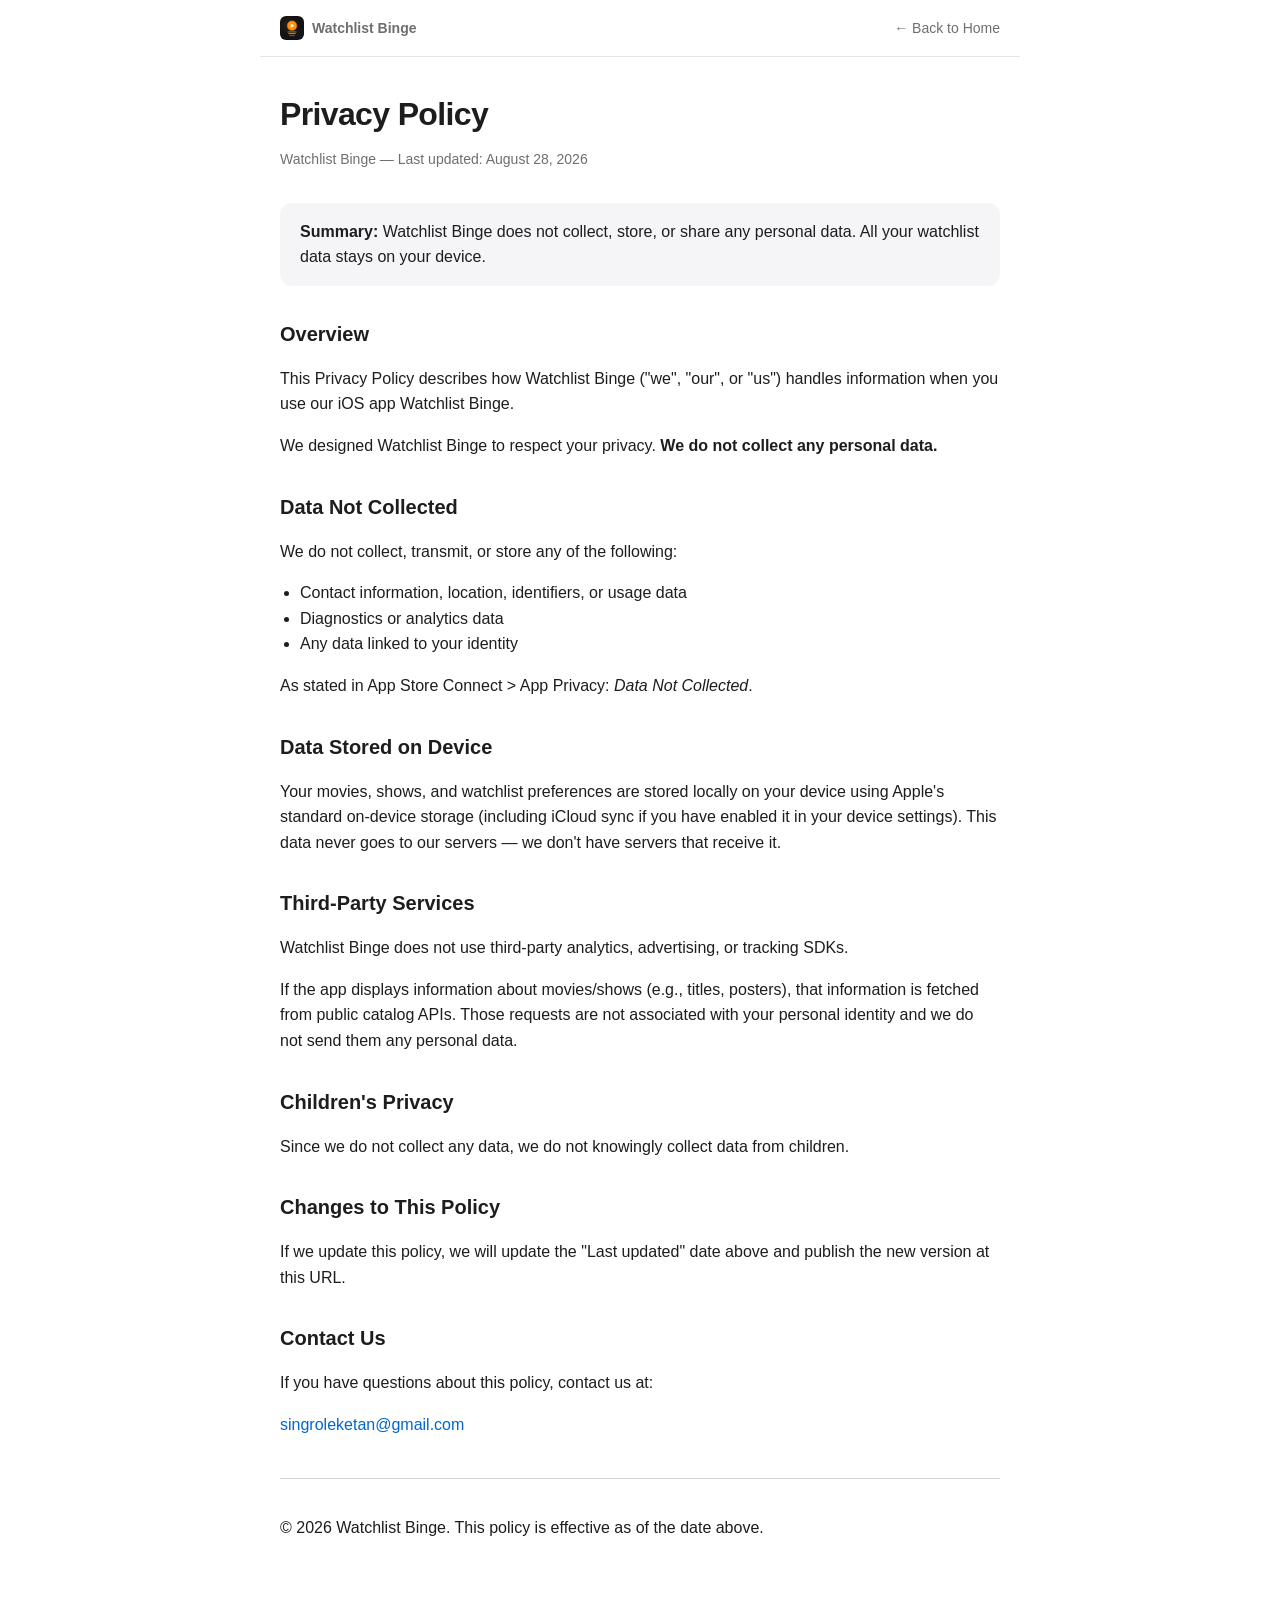
==== privacy.html @ deb2d253 "Add landing page with privacy at /privacy.html" ====
<!DOCTYPE html>
<html lang="en">
<head>
<meta charset="utf-8">
<meta name="viewport" content="width=device-width, initial-scale=1">
<title>Privacy Policy - Watchlist Binge</title>
<meta name="description" content="Privacy Policy for Watchlist Binge iOS app">
<style>
  :root { color-scheme: light dark; }
  body { font-family: -apple-system, BlinkMacSystemFont, "SF Pro Text", "Helvetica Neue", Helvetica, Arial, sans-serif; line-height: 1.6; color: #1d1d1f; background: #fff; margin: 0; padding: 0; }
  .topnav { max-width:720px; margin:0 auto; padding:16px 20px; display:flex; align-items:center; justify-content:space-between; border-bottom:1px solid #e5e5e5; }
  .topnav a { font-size:14px; color:#6e6e73; text-decoration:none; }
  .topnav a:hover { color:#1d1d1f; }
  .brand { display:flex; align-items:center; gap:8px; font-weight:700; color:#1d1d1f; text-decoration:none; }
  .brand img { width:24px; height:24px; border-radius:6px; }
  .container { max-width: 720px; margin: 0 auto; padding: 32px 20px 60px; }
  h1 { font-size: 32px; margin: 0 0 8px; letter-spacing: -0.02em; }
  .subtitle { color: #6e6e73; margin: 0 0 32px; font-size: 14px; }
  h2 { font-size: 20px; margin: 32px 0 12px; }
  p, li { font-size: 16px; color: #1d1d1f; }
  ul { padding-left: 20px; }
  .card { background: #f5f5f7; border-radius: 12px; padding: 16px 20px; margin: 20px 0; }
  a { color: #06c; text-decoration: none; }
  a:hover { text-decoration: underline; }
  footer { margin-top: 40px; padding-top: 20px; border-top: 1px solid #d2d2d7; font-size: 13px; color: #6e6e73; }
  @media (prefers-color-scheme: dark) {
    body { background: #000; color: #f5f5f7; }
    p, li { color: #f5f5f7; }
    .card { background: #1d1d1f; }
    footer { border-color: #333; color: #a1a1a6; }
    h1, h2 { color: #f5f5f7; }
  }
</style>
</head>
<body>
<nav class="topnav">
  <a class="brand" href="index.html"><img src="icon.png" alt=""> Watchlist Binge</a>
  <a href="index.html">← Back to Home</a>
</nav>
<div class="container">
  <h1>Privacy Policy</h1>
  <p class="subtitle">Watchlist Binge &mdash; Last updated: August 28, 2026</p>

  <div class="card">
    <strong>Summary:</strong> Watchlist Binge does not collect, store, or share any personal data. All your watchlist data stays on your device.
  </div>

  <h2>Overview</h2>
  <p>This Privacy Policy describes how Watchlist Binge ("we", "our", or "us") handles information when you use our iOS app Watchlist Binge.</p>
  <p>We designed Watchlist Binge to respect your privacy. <strong>We do not collect any personal data.</strong></p>

  <h2>Data Not Collected</h2>
  <p>We do not collect, transmit, or store any of the following:</p>
  <ul>
    <li>Contact information, location, identifiers, or usage data</li>
    <li>Diagnostics or analytics data</li>
    <li>Any data linked to your identity</li>
  </ul>
  <p>As stated in App Store Connect &gt; App Privacy: <em>Data Not Collected</em>.</p>

  <h2>Data Stored on Device</h2>
  <p>Your movies, shows, and watchlist preferences are stored locally on your device using Apple's standard on-device storage (including iCloud sync if you have enabled it in your device settings). This data never goes to our servers &mdash; we don't have servers that receive it.</p>

  <h2>Third-Party Services</h2>
  <p>Watchlist Binge does not use third-party analytics, advertising, or tracking SDKs.</p>
  <p>If the app displays information about movies/shows (e.g., titles, posters), that information is fetched from public catalog APIs. Those requests are not associated with your personal identity and we do not send them any personal data.</p>

  <h2>Children's Privacy</h2>
  <p>Since we do not collect any data, we do not knowingly collect data from children.</p>

  <h2>Changes to This Policy</h2>
  <p>If we update this policy, we will update the "Last updated" date above and publish the new version at this URL.</p>

  <h2>Contact Us</h2>
  <p>If you have questions about this policy, contact us at:</p>
  <p><a href="mailto:singroleketan@gmail.com">singroleketan@gmail.com</a></p>

  <footer>
    <p>&copy; 2026 Watchlist Binge. This policy is effective as of the date above.</p>
  </footer>
</div>
</body>
</html>
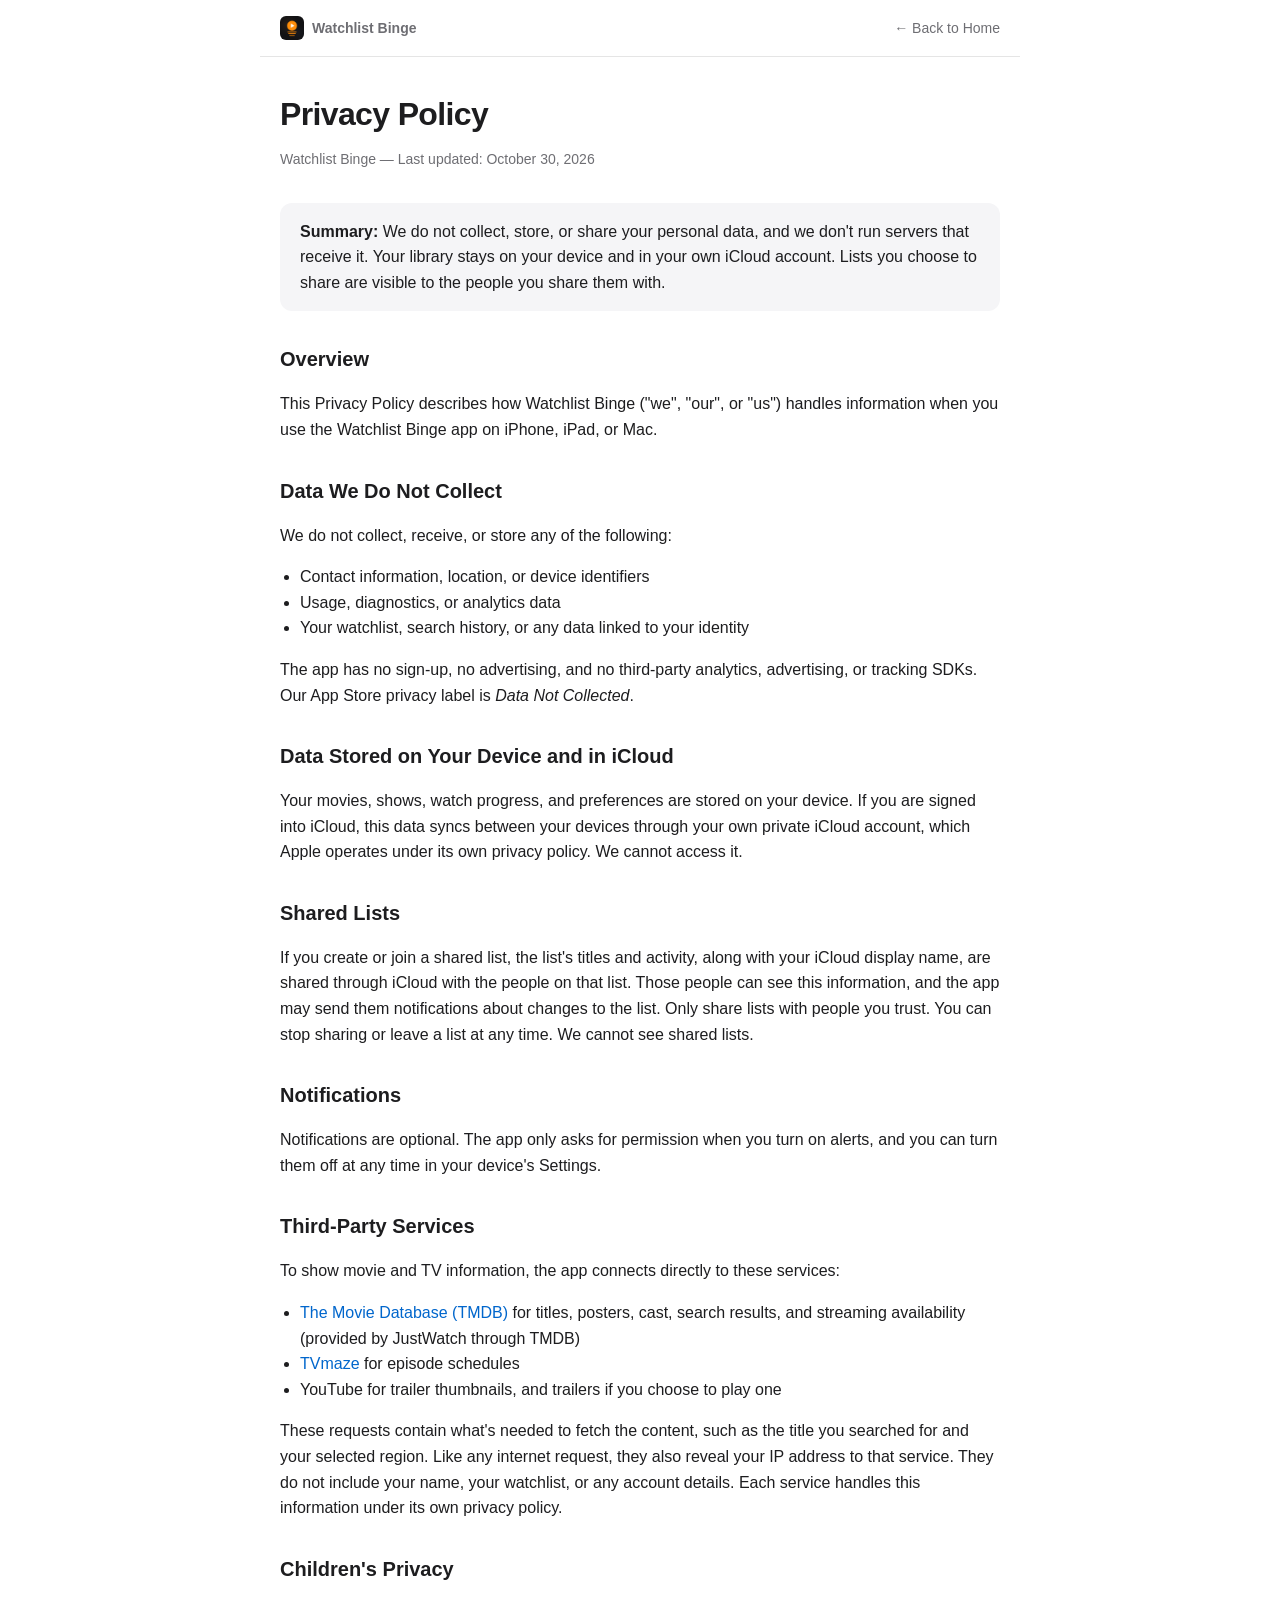
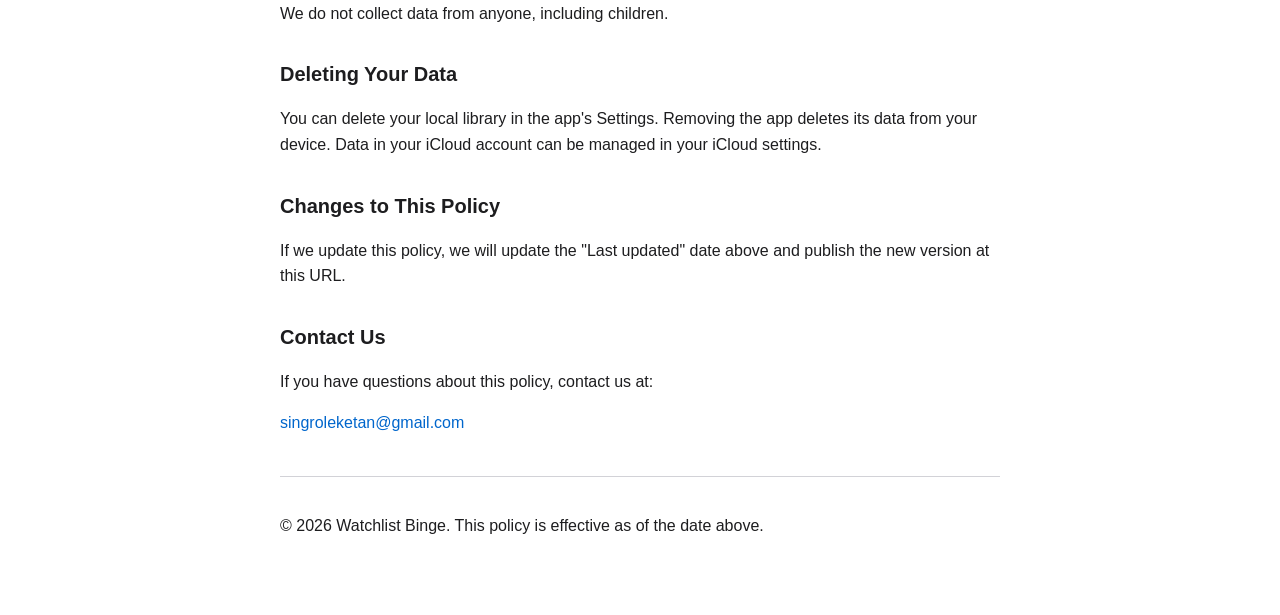
==== commit 6146fcd2: "Update privacy policy, add support section, replace screenshots Policy now covers Mac, iCloud sync, " ====
--- a/privacy.html
+++ b/privacy.html
@@ -39,34 +39,47 @@
 </nav>
 <div class="container">
   <h1>Privacy Policy</h1>
-  <p class="subtitle">Watchlist Binge &mdash; Last updated: August 28, 2026</p>
+  <p class="subtitle">Watchlist Binge &mdash; Last updated: October 30, 2026</p>
 
   <div class="card">
-    <strong>Summary:</strong> Watchlist Binge does not collect, store, or share any personal data. All your watchlist data stays on your device.
+    <strong>Summary:</strong> We do not collect, store, or share your personal data, and we don't run servers that receive it. Your library stays on your device and in your own iCloud account. Lists you choose to share are visible to the people you share them with.
   </div>
 
   <h2>Overview</h2>
-  <p>This Privacy Policy describes how Watchlist Binge ("we", "our", or "us") handles information when you use our iOS app Watchlist Binge.</p>
-  <p>We designed Watchlist Binge to respect your privacy. <strong>We do not collect any personal data.</strong></p>
+  <p>This Privacy Policy describes how Watchlist Binge ("we", "our", or "us") handles information when you use the Watchlist Binge app on iPhone, iPad, or Mac.</p>
 
-  <h2>Data Not Collected</h2>
-  <p>We do not collect, transmit, or store any of the following:</p>
+  <h2>Data We Do Not Collect</h2>
+  <p>We do not collect, receive, or store any of the following:</p>
   <ul>
-    <li>Contact information, location, identifiers, or usage data</li>
-    <li>Diagnostics or analytics data</li>
-    <li>Any data linked to your identity</li>
+    <li>Contact information, location, or device identifiers</li>
+    <li>Usage, diagnostics, or analytics data</li>
+    <li>Your watchlist, search history, or any data linked to your identity</li>
   </ul>
-  <p>As stated in App Store Connect &gt; App Privacy: <em>Data Not Collected</em>.</p>
+  <p>The app has no sign-up, no advertising, and no third-party analytics, advertising, or tracking SDKs. Our App Store privacy label is <em>Data Not Collected</em>.</p>
 
-  <h2>Data Stored on Device</h2>
-  <p>Your movies, shows, and watchlist preferences are stored locally on your device using Apple's standard on-device storage (including iCloud sync if you have enabled it in your device settings). This data never goes to our servers &mdash; we don't have servers that receive it.</p>
+  <h2>Data Stored on Your Device and in iCloud</h2>
+  <p>Your movies, shows, watch progress, and preferences are stored on your device. If you are signed into iCloud, this data syncs between your devices through your own private iCloud account, which Apple operates under its own privacy policy. We cannot access it.</p>
+
+  <h2>Shared Lists</h2>
+  <p>If you create or join a shared list, the list's titles and activity, along with your iCloud display name, are shared through iCloud with the people on that list. Those people can see this information, and the app may send them notifications about changes to the list. Only share lists with people you trust. You can stop sharing or leave a list at any time. We cannot see shared lists.</p>
+
+  <h2>Notifications</h2>
+  <p>Notifications are optional. The app only asks for permission when you turn on alerts, and you can turn them off at any time in your device's Settings.</p>
 
   <h2>Third-Party Services</h2>
-  <p>Watchlist Binge does not use third-party analytics, advertising, or tracking SDKs.</p>
-  <p>If the app displays information about movies/shows (e.g., titles, posters), that information is fetched from public catalog APIs. Those requests are not associated with your personal identity and we do not send them any personal data.</p>
+  <p>To show movie and TV information, the app connects directly to these services:</p>
+  <ul>
+    <li><a href="https://www.themoviedb.org">The Movie Database (TMDB)</a> for titles, posters, cast, search results, and streaming availability (provided by JustWatch through TMDB)</li>
+    <li><a href="https://www.tvmaze.com">TVmaze</a> for episode schedules</li>
+    <li>YouTube for trailer thumbnails, and trailers if you choose to play one</li>
+  </ul>
+  <p>These requests contain what's needed to fetch the content, such as the title you searched for and your selected region. Like any internet request, they also reveal your IP address to that service. They do not include your name, your watchlist, or any account details. Each service handles this information under its own privacy policy.</p>
 
   <h2>Children's Privacy</h2>
-  <p>Since we do not collect any data, we do not knowingly collect data from children.</p>
+  <p>We do not collect data from anyone, including children.</p>
+
+  <h2>Deleting Your Data</h2>
+  <p>You can delete your local library in the app's Settings. Removing the app deletes its data from your device. Data in your iCloud account can be managed in your iCloud settings.</p>
 
   <h2>Changes to This Policy</h2>
   <p>If we update this policy, we will update the "Last updated" date above and publish the new version at this URL.</p>
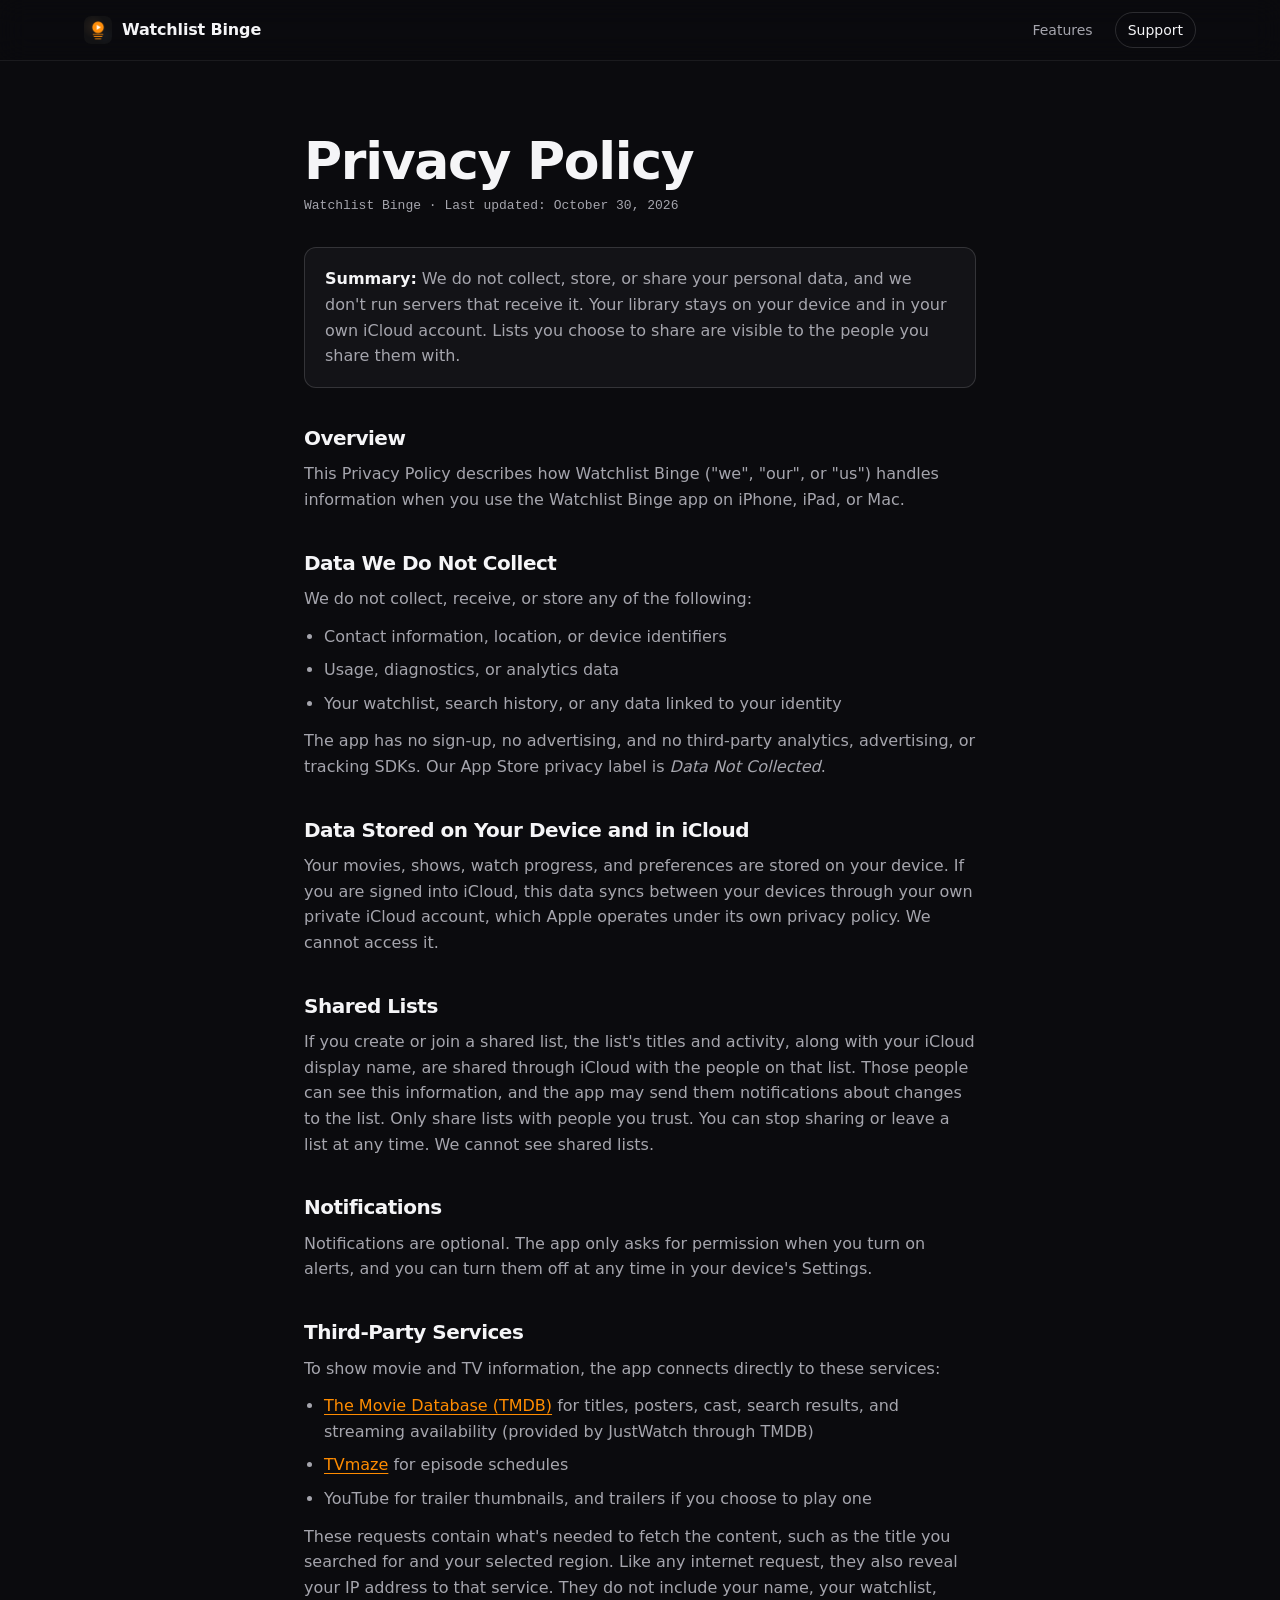
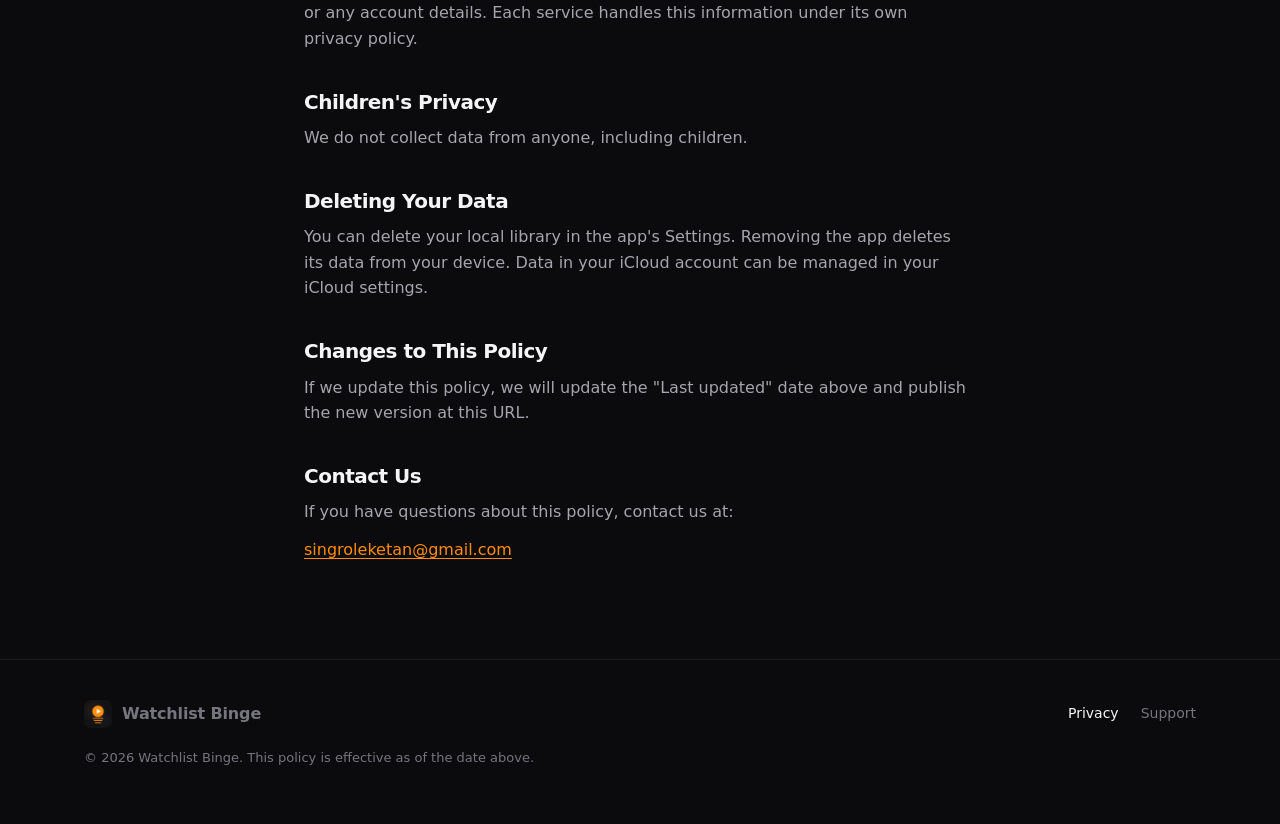
==== commit 3e58841c: "Redesign the landing page after the KChess site The page now follows the KChess site: a dark hero wi" ====
--- a/privacy.html
+++ b/privacy.html
@@ -1,96 +1,97 @@
-<!DOCTYPE html>
+<!doctype html>
 <html lang="en">
 <head>
-<meta charset="utf-8">
-<meta name="viewport" content="width=device-width, initial-scale=1">
-<title>Privacy Policy - Watchlist Binge</title>
-<meta name="description" content="Privacy Policy for Watchlist Binge iOS app">
-<style>
-  :root { color-scheme: light dark; }
-  body { font-family: -apple-system, BlinkMacSystemFont, "SF Pro Text", "Helvetica Neue", Helvetica, Arial, sans-serif; line-height: 1.6; color: #1d1d1f; background: #fff; margin: 0; padding: 0; }
-  .topnav { max-width:720px; margin:0 auto; padding:16px 20px; display:flex; align-items:center; justify-content:space-between; border-bottom:1px solid #e5e5e5; }
-  .topnav a { font-size:14px; color:#6e6e73; text-decoration:none; }
-  .topnav a:hover { color:#1d1d1f; }
-  .brand { display:flex; align-items:center; gap:8px; font-weight:700; color:#1d1d1f; text-decoration:none; }
-  .brand img { width:24px; height:24px; border-radius:6px; }
-  .container { max-width: 720px; margin: 0 auto; padding: 32px 20px 60px; }
-  h1 { font-size: 32px; margin: 0 0 8px; letter-spacing: -0.02em; }
-  .subtitle { color: #6e6e73; margin: 0 0 32px; font-size: 14px; }
-  h2 { font-size: 20px; margin: 32px 0 12px; }
-  p, li { font-size: 16px; color: #1d1d1f; }
-  ul { padding-left: 20px; }
-  .card { background: #f5f5f7; border-radius: 12px; padding: 16px 20px; margin: 20px 0; }
-  a { color: #06c; text-decoration: none; }
-  a:hover { text-decoration: underline; }
-  footer { margin-top: 40px; padding-top: 20px; border-top: 1px solid #d2d2d7; font-size: 13px; color: #6e6e73; }
-  @media (prefers-color-scheme: dark) {
-    body { background: #000; color: #f5f5f7; }
-    p, li { color: #f5f5f7; }
-    .card { background: #1d1d1f; }
-    footer { border-color: #333; color: #a1a1a6; }
-    h1, h2 { color: #f5f5f7; }
-  }
-</style>
+  <meta charset="utf-8">
+  <meta name="viewport" content="width=device-width, initial-scale=1">
+  <title>Privacy Policy - Watchlist Binge</title>
+  <meta name="description" content="Privacy Policy for the Watchlist Binge app">
+  <meta name="theme-color" content="#0b0b0e">
+  <link rel="icon" href="icon.png" type="image/png">
+  <link rel="apple-touch-icon" href="icon.png">
+  <link rel="stylesheet" href="style.css">
 </head>
 <body>
-<nav class="topnav">
-  <a class="brand" href="index.html"><img src="icon.png" alt=""> Watchlist Binge</a>
-  <a href="index.html">← Back to Home</a>
-</nav>
-<div class="container">
-  <h1>Privacy Policy</h1>
-  <p class="subtitle">Watchlist Binge &mdash; Last updated: October 30, 2026</p>
+  <a class="skip" href="#main">Skip to content</a>
 
-  <div class="card">
-    <strong>Summary:</strong> We do not collect, store, or share your personal data, and we don't run servers that receive it. Your library stays on your device and in your own iCloud account. Lists you choose to share are visible to the people you share them with.
-  </div>
+  <header class="nav">
+    <div class="container nav-inner">
+      <a class="brand" href="index.html" aria-label="Watchlist Binge home">
+        <img src="icon.png" alt="" width="28" height="28">
+        <span>Watchlist Binge</span>
+      </a>
+      <nav class="nav-links" aria-label="Main">
+        <a class="nav-hide-sm" href="index.html#features">Features</a>
+        <a class="nav-cta" href="mailto:singroleketan@gmail.com">Support</a>
+      </nav>
+    </div>
+  </header>
 
-  <h2>Overview</h2>
-  <p>This Privacy Policy describes how Watchlist Binge ("we", "our", or "us") handles information when you use the Watchlist Binge app on iPhone, iPad, or Mac.</p>
+  <main id="main" class="legal">
+    <div class="container legal-inner">
+      <h1>Privacy Policy</h1>
+      <p class="legal-date">Watchlist Binge · Last updated: October 30, 2026</p>
 
-  <h2>Data We Do Not Collect</h2>
-  <p>We do not collect, receive, or store any of the following:</p>
-  <ul>
-    <li>Contact information, location, or device identifiers</li>
-    <li>Usage, diagnostics, or analytics data</li>
-    <li>Your watchlist, search history, or any data linked to your identity</li>
-  </ul>
-  <p>The app has no sign-up, no advertising, and no third-party analytics, advertising, or tracking SDKs. Our App Store privacy label is <em>Data Not Collected</em>.</p>
+      <p class="legal-summary">
+      <strong>Summary:</strong> We do not collect, store, or share your personal data, and we don't run servers that receive it. Your library stays on your device and in your own iCloud account. Lists you choose to share are visible to the people you share them with.
+      </p>
 
-  <h2>Data Stored on Your Device and in iCloud</h2>
-  <p>Your movies, shows, watch progress, and preferences are stored on your device. If you are signed into iCloud, this data syncs between your devices through your own private iCloud account, which Apple operates under its own privacy policy. We cannot access it.</p>
+      <h2>Overview</h2>
+      <p>This Privacy Policy describes how Watchlist Binge ("we", "our", or "us") handles information when you use the Watchlist Binge app on iPhone, iPad, or Mac.</p>
 
-  <h2>Shared Lists</h2>
-  <p>If you create or join a shared list, the list's titles and activity, along with your iCloud display name, are shared through iCloud with the people on that list. Those people can see this information, and the app may send them notifications about changes to the list. Only share lists with people you trust. You can stop sharing or leave a list at any time. We cannot see shared lists.</p>
+      <h2>Data We Do Not Collect</h2>
+      <p>We do not collect, receive, or store any of the following:</p>
+      <ul>
+      <li>Contact information, location, or device identifiers</li>
+      <li>Usage, diagnostics, or analytics data</li>
+      <li>Your watchlist, search history, or any data linked to your identity</li>
+      </ul>
+      <p>The app has no sign-up, no advertising, and no third-party analytics, advertising, or tracking SDKs. Our App Store privacy label is <em>Data Not Collected</em>.</p>
 
-  <h2>Notifications</h2>
-  <p>Notifications are optional. The app only asks for permission when you turn on alerts, and you can turn them off at any time in your device's Settings.</p>
+      <h2>Data Stored on Your Device and in iCloud</h2>
+      <p>Your movies, shows, watch progress, and preferences are stored on your device. If you are signed into iCloud, this data syncs between your devices through your own private iCloud account, which Apple operates under its own privacy policy. We cannot access it.</p>
 
-  <h2>Third-Party Services</h2>
-  <p>To show movie and TV information, the app connects directly to these services:</p>
-  <ul>
-    <li><a href="https://www.themoviedb.org">The Movie Database (TMDB)</a> for titles, posters, cast, search results, and streaming availability (provided by JustWatch through TMDB)</li>
-    <li><a href="https://www.tvmaze.com">TVmaze</a> for episode schedules</li>
-    <li>YouTube for trailer thumbnails, and trailers if you choose to play one</li>
-  </ul>
-  <p>These requests contain what's needed to fetch the content, such as the title you searched for and your selected region. Like any internet request, they also reveal your IP address to that service. They do not include your name, your watchlist, or any account details. Each service handles this information under its own privacy policy.</p>
+      <h2>Shared Lists</h2>
+      <p>If you create or join a shared list, the list's titles and activity, along with your iCloud display name, are shared through iCloud with the people on that list. Those people can see this information, and the app may send them notifications about changes to the list. Only share lists with people you trust. You can stop sharing or leave a list at any time. We cannot see shared lists.</p>
 
-  <h2>Children's Privacy</h2>
-  <p>We do not collect data from anyone, including children.</p>
+      <h2>Notifications</h2>
+      <p>Notifications are optional. The app only asks for permission when you turn on alerts, and you can turn them off at any time in your device's Settings.</p>
 
-  <h2>Deleting Your Data</h2>
-  <p>You can delete your local library in the app's Settings. Removing the app deletes its data from your device. Data in your iCloud account can be managed in your iCloud settings.</p>
+      <h2>Third-Party Services</h2>
+      <p>To show movie and TV information, the app connects directly to these services:</p>
+      <ul>
+      <li><a href="https://www.themoviedb.org">The Movie Database (TMDB)</a> for titles, posters, cast, search results, and streaming availability (provided by JustWatch through TMDB)</li>
+      <li><a href="https://www.tvmaze.com">TVmaze</a> for episode schedules</li>
+      <li>YouTube for trailer thumbnails, and trailers if you choose to play one</li>
+      </ul>
+      <p>These requests contain what's needed to fetch the content, such as the title you searched for and your selected region. Like any internet request, they also reveal your IP address to that service. They do not include your name, your watchlist, or any account details. Each service handles this information under its own privacy policy.</p>
 
-  <h2>Changes to This Policy</h2>
-  <p>If we update this policy, we will update the "Last updated" date above and publish the new version at this URL.</p>
+      <h2>Children's Privacy</h2>
+      <p>We do not collect data from anyone, including children.</p>
 
-  <h2>Contact Us</h2>
-  <p>If you have questions about this policy, contact us at:</p>
-  <p><a href="mailto:singroleketan@gmail.com">singroleketan@gmail.com</a></p>
+      <h2>Deleting Your Data</h2>
+      <p>You can delete your local library in the app's Settings. Removing the app deletes its data from your device. Data in your iCloud account can be managed in your iCloud settings.</p>
 
-  <footer>
-    <p>&copy; 2026 Watchlist Binge. This policy is effective as of the date above.</p>
+      <h2>Changes to This Policy</h2>
+      <p>If we update this policy, we will update the "Last updated" date above and publish the new version at this URL.</p>
+
+      <h2>Contact Us</h2>
+      <p>If you have questions about this policy, contact us at:</p>
+      <p><a href="mailto:singroleketan@gmail.com">singroleketan@gmail.com</a></p>
+    </div>
+  </main>
+
+  <footer class="footer">
+    <div class="container footer-inner">
+      <a class="brand" href="index.html">
+        <img src="icon.png" alt="" width="24" height="24">
+        <span>Watchlist Binge</span>
+      </a>
+      <nav class="footer-links" aria-label="Footer">
+        <a href="privacy.html" aria-current="page">Privacy</a>
+        <a href="mailto:singroleketan@gmail.com">Support</a>
+      </nav>
+      <p class="footer-credit">&copy; 2026 Watchlist Binge. This policy is effective as of the date above.</p>
+    </div>
   </footer>
-</div>
 </body>
 </html>
--- a/style.css
+++ b/style.css
@@ -0,0 +1,715 @@
+/* Watchlist Binge site. Plain CSS, no build step: GitHub Pages serves this folder as is. */
+
+:root {
+  color-scheme: dark;
+  --bg: #0b0b0e;
+  --bg-raised: #131317;
+  --bg-card: #17171c;
+  --fg: #f5f5f7;
+  --fg-muted: #a5a5ad;
+  --fg-dim: #75757e;
+  --border: rgba(255, 255, 255, 0.07);
+  --border-strong: rgba(255, 255, 255, 0.14);
+  --orange: #ff8c00;
+  --orange-soft: #ffb04d;
+  --ink: #1a0f00;
+  --radius-sm: 8px;
+  --radius: 12px;
+  --radius-lg: 18px;
+  --font-sans: -apple-system, BlinkMacSystemFont, "SF Pro Display", "Inter", "Segoe UI", system-ui, sans-serif;
+  --font-mono: ui-monospace, "SF Mono", Menlo, Consolas, monospace;
+  --gutter: 24px;
+}
+
+*,
+*::before,
+*::after {
+  box-sizing: border-box;
+}
+
+html {
+  scroll-behavior: smooth;
+  -webkit-text-size-adjust: 100%;
+}
+
+body {
+  margin: 0;
+  background: var(--bg);
+  color: var(--fg);
+  font: 16px/1.6 var(--font-sans);
+  -webkit-font-smoothing: antialiased;
+  overflow-x: hidden;
+}
+
+img {
+  display: block;
+  max-width: 100%;
+  height: auto;
+}
+
+a {
+  color: inherit;
+  text-decoration: none;
+}
+
+a:focus-visible,
+.btn:focus-visible {
+  outline: 2px solid var(--orange);
+  outline-offset: 3px;
+  border-radius: var(--radius-sm);
+}
+
+h1,
+h2,
+h3 {
+  margin: 0;
+  letter-spacing: -0.025em;
+  line-height: 1.08;
+  text-wrap: balance;
+}
+
+p {
+  margin: 0;
+}
+
+.container {
+  width: 100%;
+  max-width: 1160px;
+  margin: 0 auto;
+  padding: 0 var(--gutter);
+}
+
+.skip {
+  position: absolute;
+  left: -9999px;
+}
+
+.skip:focus {
+  left: 16px;
+  top: 16px;
+  z-index: 100;
+  padding: 8px 12px;
+  background: var(--fg);
+  color: var(--bg);
+  border-radius: var(--radius-sm);
+}
+
+/* Navigation */
+
+.nav {
+  position: sticky;
+  top: 0;
+  z-index: 50;
+  background: rgba(11, 11, 14, 0.72);
+  backdrop-filter: saturate(140%) blur(14px);
+  -webkit-backdrop-filter: saturate(140%) blur(14px);
+  border-bottom: 1px solid var(--border);
+}
+
+.nav-inner {
+  display: flex;
+  align-items: center;
+  justify-content: space-between;
+  height: 60px;
+}
+
+.brand {
+  display: inline-flex;
+  align-items: center;
+  gap: 10px;
+  font-weight: 600;
+  font-size: 16px;
+  letter-spacing: -0.01em;
+}
+
+.brand img {
+  width: 28px;
+  height: 28px;
+  border-radius: 7px;
+}
+
+.nav-links {
+  display: flex;
+  align-items: center;
+  gap: 22px;
+  font-size: 14px;
+  color: var(--fg-muted);
+}
+
+.nav-links a:hover {
+  color: var(--fg);
+}
+
+.nav-links .nav-cta {
+  padding: 6px 12px;
+  border: 1px solid var(--border-strong);
+  border-radius: 999px;
+  color: var(--fg);
+}
+
+.nav-links .nav-cta:hover {
+  background: var(--bg-raised);
+}
+
+/* Buttons */
+
+.btn {
+  display: inline-flex;
+  align-items: center;
+  justify-content: center;
+  gap: 9px;
+  padding: 12px 20px;
+  border-radius: 12px;
+  font: 600 15px/1 var(--font-sans);
+  border: 1px solid transparent;
+  transition: transform 0.12s ease, background-color 0.15s ease, border-color 0.15s ease;
+  white-space: nowrap;
+}
+
+.btn:active {
+  transform: translateY(1px);
+}
+
+.btn svg {
+  width: 17px;
+  height: 17px;
+  flex: none;
+}
+
+.btn-orange {
+  background: var(--orange);
+  color: var(--ink);
+}
+
+.btn-orange:hover {
+  background: var(--orange-soft);
+}
+
+.btn-quiet {
+  background: var(--bg-raised);
+  border-color: var(--border-strong);
+  color: var(--fg);
+}
+
+.btn-quiet:hover {
+  background: #1c1c22;
+  border-color: rgba(255, 255, 255, 0.24);
+}
+
+/* Hero */
+
+.hero {
+  position: relative;
+  padding: 96px 0 24px;
+  text-align: center;
+}
+
+.eyebrow {
+  display: inline-flex;
+  align-items: center;
+  gap: 8px;
+  margin-bottom: 26px;
+  padding: 5px 12px 5px 6px;
+  border: 1px solid var(--border-strong);
+  border-radius: 999px;
+  background: var(--bg-raised);
+  font-size: 13px;
+  color: var(--fg-muted);
+}
+
+.eyebrow-tag {
+  padding: 2px 8px;
+  border-radius: 999px;
+  background: rgba(255, 140, 0, 0.14);
+  color: var(--orange);
+  font-weight: 600;
+  font-size: 12px;
+}
+
+.hero h1 {
+  font-size: clamp(44px, 7.6vw, 88px);
+  font-weight: 700;
+}
+
+.hero h1 .accent {
+  color: var(--orange);
+}
+
+.hero-sub {
+  max-width: 620px;
+  margin: 24px auto 0;
+  font-size: clamp(17px, 2vw, 19px);
+  color: var(--fg-muted);
+  text-wrap: pretty;
+}
+
+.hero-actions {
+  display: flex;
+  flex-wrap: wrap;
+  justify-content: center;
+  gap: 12px;
+  margin-top: 36px;
+}
+
+.hero-meta {
+  margin-top: 18px;
+  font-size: 13px;
+  color: var(--fg-dim);
+}
+
+/* Screenshots sit flat, as the screen itself: no device frame, no tilt. */
+
+.hero-shot {
+  position: relative;
+  max-width: 1040px;
+  margin: 64px auto 0;
+  padding-right: 9%;
+}
+
+.shot {
+  margin: 0;
+}
+
+.shot img {
+  width: 100%;
+  border: 1px solid var(--border-strong);
+  box-shadow: 0 30px 80px -30px rgba(0, 0, 0, 0.9);
+}
+
+.shot-tablet img {
+  border-radius: var(--radius);
+}
+
+/* iPhone screens have rounded corners; match them rather than draw a bezel. */
+.shot-phone img {
+  border-radius: 13.5% / 6.2%;
+}
+
+.hero-shot .shot-phone {
+  position: absolute;
+  right: 0;
+  bottom: -8%;
+  width: 24%;
+}
+
+.hero-shot .shot-phone img {
+  box-shadow: 0 30px 70px -20px rgba(0, 0, 0, 0.95), 0 0 0 6px var(--bg);
+}
+
+/* Sections */
+
+.section {
+  scroll-margin-top: 60px;
+  padding: 112px 0;
+  border-top: 1px solid var(--border);
+}
+
+.section-first {
+  margin-top: 96px;
+}
+
+.section-head {
+  max-width: 640px;
+  margin-bottom: 48px;
+}
+
+.section-head.center {
+  margin-left: auto;
+  margin-right: auto;
+  text-align: center;
+}
+
+.kicker {
+  display: block;
+  margin-bottom: 14px;
+  font: 600 12px/1 var(--font-mono);
+  letter-spacing: 0.08em;
+  color: var(--orange);
+}
+
+.section h2 {
+  font-size: clamp(32px, 4.6vw, 52px);
+  font-weight: 700;
+}
+
+.section-head p {
+  margin-top: 18px;
+  font-size: 18px;
+  color: var(--fg-muted);
+  text-wrap: pretty;
+}
+
+.split {
+  display: grid;
+  grid-template-columns: minmax(0, 1.3fr) minmax(0, 1fr);
+  gap: 64px;
+  align-items: center;
+}
+
+.split.reverse {
+  grid-template-columns: minmax(0, 1fr) minmax(0, 1.3fr);
+}
+
+.split.reverse .split-copy {
+  order: 2;
+}
+
+.split.split-copy-first {
+  grid-template-columns: minmax(0, 1fr) minmax(0, 1.3fr);
+}
+
+.split .section-head {
+  margin-bottom: 0;
+}
+
+.split .shot-phone {
+  width: 100%;
+  max-width: 320px;
+  justify-self: center;
+}
+
+.checklist {
+  list-style: none;
+  margin: 28px 0 0;
+  padding: 0;
+  display: grid;
+  gap: 12px;
+  color: var(--fg-muted);
+  font-size: 15px;
+}
+
+.checklist li {
+  display: flex;
+  gap: 12px;
+  align-items: flex-start;
+}
+
+.checklist svg {
+  flex: none;
+  width: 18px;
+  height: 18px;
+  margin-top: 3px;
+  color: var(--orange);
+}
+
+.checklist strong {
+  color: var(--fg);
+  font-weight: 600;
+}
+
+/* Feature grid */
+
+.grid {
+  display: grid;
+  grid-template-columns: repeat(3, minmax(0, 1fr));
+  gap: 1px;
+  background: var(--border);
+  border: 1px solid var(--border);
+  border-radius: var(--radius-lg);
+  overflow: hidden;
+}
+
+.card {
+  padding: 28px;
+  background: var(--bg);
+  transition: background-color 0.2s ease;
+}
+
+.card:hover {
+  background: var(--bg-raised);
+}
+
+.card-icon {
+  display: grid;
+  place-items: center;
+  width: 40px;
+  height: 40px;
+  margin-bottom: 18px;
+  border-radius: 10px;
+  background: rgba(255, 140, 0, 0.1);
+  border: 1px solid rgba(255, 140, 0, 0.2);
+  color: var(--orange);
+}
+
+.card-icon svg {
+  width: 20px;
+  height: 20px;
+}
+
+.card h3 {
+  font-size: 17px;
+  font-weight: 600;
+  letter-spacing: -0.01em;
+}
+
+.card p {
+  margin-top: 8px;
+  font-size: 15px;
+  color: var(--fg-muted);
+}
+
+/* Privacy strip */
+
+.trust {
+  display: grid;
+  grid-template-columns: repeat(4, minmax(0, 1fr));
+  gap: 16px;
+}
+
+.trust-item {
+  padding: 22px;
+  border: 1px solid var(--border);
+  border-radius: var(--radius);
+  background: var(--bg-raised);
+}
+
+.trust-item h3 {
+  font-size: 15px;
+  font-weight: 600;
+  letter-spacing: -0.005em;
+}
+
+.trust-item p {
+  margin-top: 6px;
+  font-size: 14px;
+  color: var(--fg-muted);
+}
+
+.trust-more {
+  margin-top: 24px;
+  font-size: 14px;
+  color: var(--fg-dim);
+}
+
+.trust-more a,
+.get-foot a {
+  color: var(--fg-muted);
+  border-bottom: 1px solid var(--border-strong);
+}
+
+.trust-more a:hover,
+.get-foot a:hover {
+  color: var(--fg);
+}
+
+/* Get the app */
+
+.get {
+  text-align: center;
+}
+
+.get-icon {
+  width: 96px;
+  height: 96px;
+  margin: 0 auto 28px;
+  border-radius: 22px;
+  border: 1px solid var(--border-strong);
+}
+
+.get .hero-actions {
+  margin-top: 32px;
+}
+
+.get-foot {
+  margin-top: 20px;
+  font-size: 14px;
+  color: var(--fg-dim);
+}
+
+/* Privacy policy page */
+
+.legal {
+  padding: 72px 0 96px;
+}
+
+.legal-inner {
+  max-width: 720px;
+}
+
+.legal h1 {
+  font-size: clamp(36px, 5vw, 52px);
+  font-weight: 700;
+}
+
+.legal-date {
+  margin: 8px 0 32px;
+  font: 500 13px/1.4 var(--font-mono);
+  color: var(--fg-dim);
+}
+
+.legal-summary {
+  padding: 18px 20px;
+  border: 1px solid var(--border-strong);
+  border-radius: var(--radius);
+  background: var(--bg-raised);
+}
+
+.legal h2 {
+  margin: 40px 0 12px;
+  font-size: 20px;
+  font-weight: 600;
+}
+
+.legal p + p {
+  margin-top: 12px;
+}
+
+.legal p,
+.legal li {
+  color: var(--fg-muted);
+  text-wrap: pretty;
+}
+
+.legal ul {
+  margin: 12px 0;
+  padding-left: 20px;
+}
+
+.legal li + li {
+  margin-top: 8px;
+}
+
+.legal strong {
+  color: var(--fg);
+  font-weight: 600;
+}
+
+.legal a {
+  color: var(--orange);
+  text-decoration: underline;
+  text-underline-offset: 3px;
+}
+
+.legal a:hover {
+  color: var(--orange-soft);
+}
+
+/* Footer */
+
+.footer {
+  padding: 40px 0 56px;
+  border-top: 1px solid var(--border);
+  font-size: 14px;
+  color: var(--fg-dim);
+}
+
+.footer-inner {
+  display: flex;
+  flex-wrap: wrap;
+  align-items: center;
+  justify-content: space-between;
+  gap: 20px;
+}
+
+.footer-links {
+  display: flex;
+  flex-wrap: wrap;
+  gap: 8px 22px;
+}
+
+.footer-links a:hover,
+.footer-links a[aria-current="page"] {
+  color: var(--fg);
+}
+
+.footer-credit {
+  flex-basis: 100%;
+  font-size: 13px;
+}
+
+/* Smaller screens */
+
+@media (max-width: 960px) {
+  .split,
+  .split.reverse,
+  .split.split-copy-first {
+    grid-template-columns: minmax(0, 1fr);
+    gap: 48px;
+  }
+
+  .split.reverse .split-copy {
+    order: 0;
+  }
+
+  .grid {
+    grid-template-columns: repeat(2, minmax(0, 1fr));
+  }
+
+  .trust {
+    grid-template-columns: repeat(2, minmax(0, 1fr));
+  }
+}
+
+@media (max-width: 640px) {
+  :root {
+    --gutter: 16px;
+  }
+
+  .nav-links .nav-hide-sm {
+    display: none;
+  }
+
+  .hero {
+    padding-top: 64px;
+  }
+
+  .hero-actions .btn {
+    flex: 1 1 100%;
+  }
+
+  .hero-shot {
+    margin-top: 44px;
+    padding-right: 0;
+  }
+
+  .hero-shot .shot-phone {
+    display: none;
+  }
+
+  .section {
+    padding: 80px 0;
+  }
+
+  .section-first {
+    margin-top: 56px;
+  }
+
+  .split .shot-phone {
+    max-width: 260px;
+  }
+
+  .grid,
+  .trust {
+    grid-template-columns: minmax(0, 1fr);
+  }
+
+  .card {
+    padding: 24px;
+  }
+
+  .footer-inner {
+    flex-direction: column;
+    align-items: flex-start;
+  }
+}
+
+@media (prefers-reduced-motion: reduce) {
+  html {
+    scroll-behavior: auto;
+  }
+}
+
+.trust-3 {
+  grid-template-columns: repeat(3, minmax(0, 1fr));
+}
+
+.trust-item a {
+  color: var(--orange);
+  overflow-wrap: anywhere;
+}
+
+@media (max-width: 960px) {
+  .trust-3 {
+    grid-template-columns: minmax(0, 1fr);
+  }
+}
